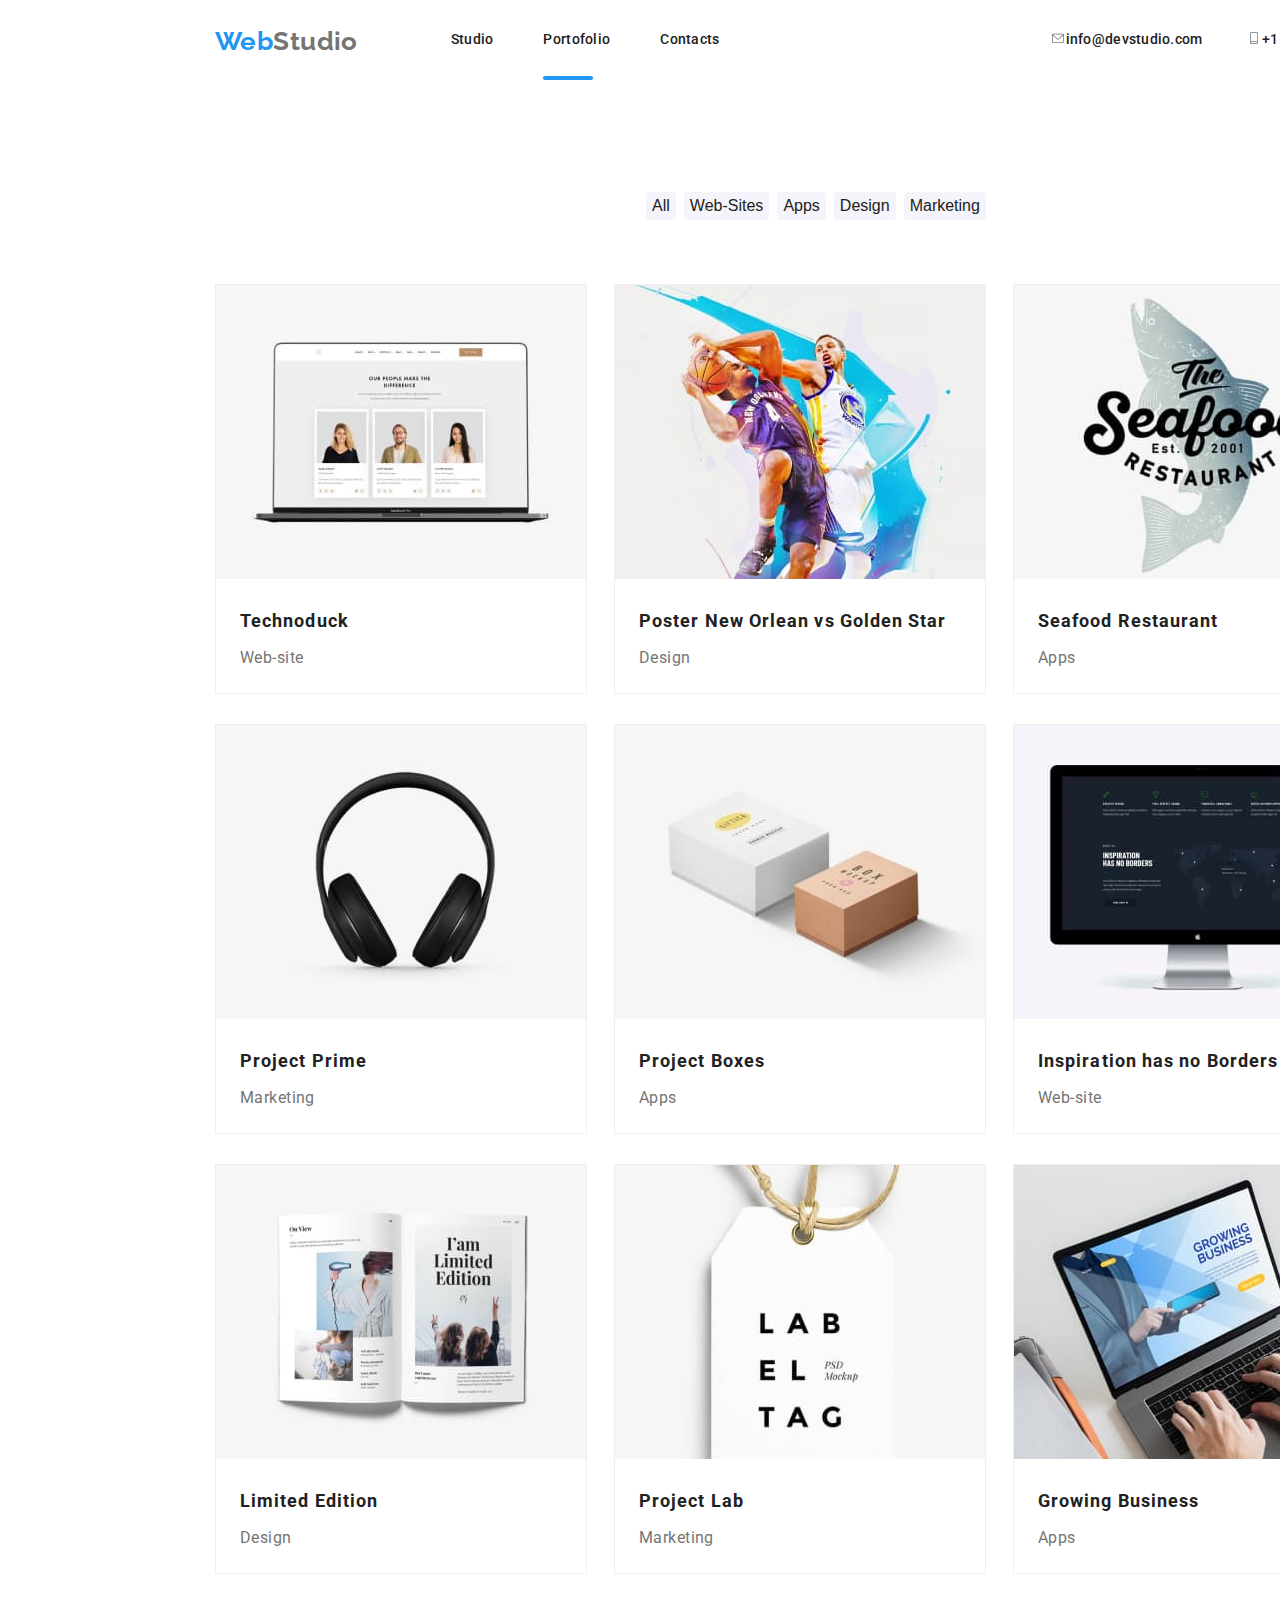
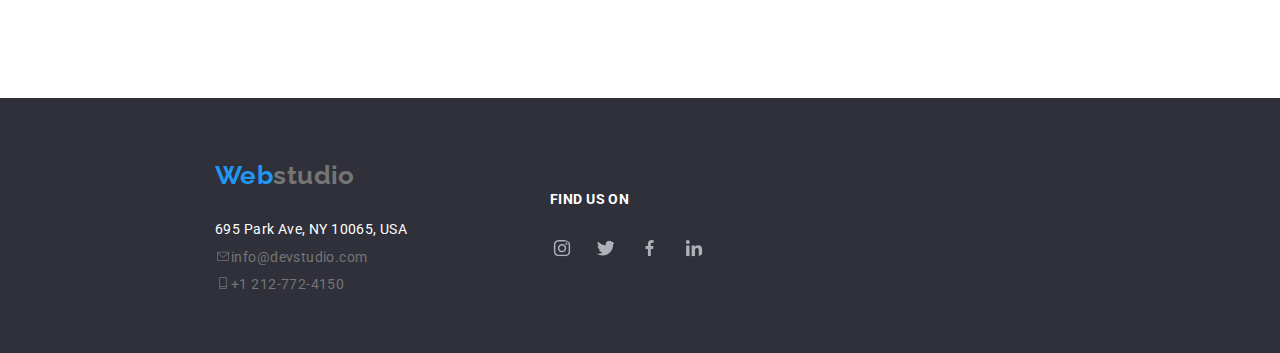
==== portofolio.html @ 7fe3da12 "New buttons added" ====
<!DOCTYPE html>
<html lang="en">
<head>
    <meta charset="UTF-8">
    <meta http-equiv="X-UA-Compatible" content="IE=edge">
    <meta name="viewport" content="width=device-width, initial-scale=1.0">
    <link rel="stylesheet" href="css/styles.css">
    <link rel="preconnect" href="https://fonts.googleapis.com">
    <link rel="preconnect" href="https://fonts.gstatic.com" crossorigin>
    <link href="https://fonts.googleapis.com/css2?family=Raleway:wght@700&family=Roboto:wght@400;500;700;900&display=swap" rel="stylesheet">
    <title>Portofolio</title>
</head>
<body>
    <header>
        <div class="logo"><a class="link logo-link" href="index.html" ><span>Web</span>Studio</a></div>
        <nav>
            <ul class="list nav-list">
                <li><a class="link nav-link studio" href="/index.html" >Studio</a></li>
                <li><a class="link nav-link portofolio current-page" href="/portofolio.html" >Portofolio</a></li>
                <li><a class="link nav-link contacts" href="/contacts.html" >Contacts</a></li>
            </ul>
        </nav>
        <div class="contact-info">
        <a class="link header-email-link" href="mailto:info@devstudio.com" ><svg class="icon-envelope"><use href="/images/icons.svg#icon-envelope"></use></svg>info@devstudio.com</a>
        <a class="link header-phone-link" href="tel:+12127724150" ><svg class="icon-phone"><use href="/images/icons.svg#icon-smartphone"></use></svg>+1 212-772-4150</a>
        </div>
    </header>
    <main>
        <section class="section">
        <ul class="list filter-list">
            <li><button type="button" class="filter-button">All</button></li>
            <li><button type="button" class="filter-button">Web-Sites</button></li>
            <li><button type="button" class="filter-button">Apps</button></li>
            <li><button type="button" class="filter-button">Design</button></li>
            <li><button type="button" class="filter-button">Marketing</button></li>
        </ul>
    </section>
        <section class="projects">
            <div class="project">
                <div class="project-box">
                <img src="images/technoduck.jpg" alt="Techno Duck Web-site" width="370" height="294">
                <div class="overlay-project">
                <p>Technoduck is a state-of-the-art coronavirus distribution platform. Companies use this platform for digital espionage and attacks on competitors' secure servers.</p>
            </div>
        </div>
                    <h3 class="project-name">Technoduck</h3>
                    <p class="project-type">Web-site</p>
            </div>
            <div class="project">
                <img src="images/poster.jpg" alt="Poster New Orlean vs Golden Star" width="370" height="294">
                    <h3 class="project-name">Poster New Orlean vs Golden Star</h3>
                    <p class="project-type">Design</p>
            </div>
            <div class="project">
                <img src="images/restaurant.jpg" alt="Seafood Restaurant" width="370" height="294">
                    <h3 class="project-name">Seafood Restaurant</h3>
                    <p class="project-type">Apps</p>
            </div>
            <div class="project">
                <img src="images/prime.jpg" alt="Project Prime" width="370" height="294">
                    <h3 class="project-name">Project Prime</h3>
                    <p class="project-type">Marketing</p>
            </div>
            <div class="project">
                <img src="images/boxes.jpg" alt="Project Boxes" width="370" height="294">
                    <h3 class="project-name">Project Boxes</h3>
                    <p class="project-type">Apps</p>
            </div>
            <div class="project">
                <img src="images/inspiration-no-borders.jpg" alt="Inspiration has no Borders" width="370" height="294">
                    <h3 class="project-name">Inspiration has no Borders</h3>
                    <p class="project-type">Web-site</p>
            </div>
            <div class="project">
                <img src="images/limited-edition.jpg" alt="Limited Edition" width="370" height="294">
                    <h3 class="project-name">Limited Edition</h3>
                    <p class="project-type">Design</p>
            </div>
            <div class="project">
                <img src="images/project-lab.jpg" alt="Project Lab" width="370" height="294">
                    <h3 class="project-name">Project Lab</h3>
                    <p class="project-type">Marketing</p>
            </div>
            <div class="project">
                <img src="images/growing-business.jpg" alt="Growing Business" width="370" height="294">
                    <h3 class="project-name">Growing Business</h3>
                    <p class="project-type">Apps</p>
            </div>
        </section>
    </main>  
    <footer class="main-footer">
        <div class="footer-main">
        <div class="logo-footer"><a class="link logo-link" href="/index.html"><span>Web</span>studio</a></div>
        <address class="address">
        <p class="adress-location">695 Park Ave, NY 10065, USA</p>
        <a class="link footer-email-link" href="mailto:info@devstudio.com"><svg class="icon-envelope"><use href="/images/icons.svg#icon-envelope"></use></svg>info@devstudio.com</a>
        <a class="link footer-phone-link" href="tel:+12127724150" ><svg class="icon-phone"><use href="/images/icons.svg#icon-smartphone"></use></svg>+1 212-772-4150</a>
        </address>
        </div>
     <section class="findus">
        <h4>FIND US ON</h4>
        <div class="socials-footer">
            <div class="social-container"><svg class="icon-social"><use href="/images/icons.svg#icon-instagram2"></use></svg></div>
            <div class="social-container"><svg class="icon-social"><use href="/images/icons.svg#icon-twitter2"></use></svg></div>
            <div class="social-container"><svg class="icon-social"><use href="/images/icons.svg#icon-facebook2"></use></svg></div>
            <div class="social-container"><svg class="icon-social"><use href="/images/icons.svg#icon-linkedin2"></use></svg></div>
        </div>
    </div>
     </section>   
    </footer>
</body>
</html >
---- css/styles.css ----
body {
    background-color: #ffffff;
    font-family: 'Roboto', sans-serif;
    font-style: normal;
    font-weight: 400;
    font-size: 14px;
    line-height: 1.14;
    letter-spacing: 0.03em;
    color: #757575;
    width:1600px;
    margin:0 auto;
 }
 
 *,
 *::before,
 *::after {
  box-sizing: border-box;
 }
 
 .section {
   padding-top:94px;
 }
 .container {
   width:1200px;
   margin:auto;
 }
 
 header {
   display:flex;
 }
 
 :root {
   --button-link-action: #2196f3;
   --small-title:#212121;
   --description-text:#757575;
   --imp-text:#ffffff;
   --button-background:#f5f4fa;
   --section-color:#2f303a;
 }
 
 /* Clasa parinte pentru link-uri (header/footer/nav) */
 .link:hover, 
 .link:focus
 .link:active {
    color: var(--button-link-action);
    transition-duration: 250ms;
    transition-timing-function:cubic-bezier(0.4, 0, 0.2, 1);
 }
 
 .link {
    text-decoration: none;
    color:var(--description-text);
 }
 
 .list {
    list-style-type:none ;
 }
 
 .filter-button {
    background-color:var(--button-background) ;
    border-radius: 4px;
    cursor:pointer;
    border:4px;
    font-weight: 500;
    font-size: 16px;
    line-height: 1.625;
    text-align: center;
    color: var(--small-title);
    margin-right:8px;
 }
 
 .filter-button:hover,
 .filter-button:focus,
 .filter-button:active {
   background-color: var(--button-link-action);
   color:var(--imp-text); 
   transition-duration: 250ms;
   transition-timing-function:cubic-bezier(0.4, 0, 0.2, 1);
 }
 
 .request-button {
   background-color:var(--button-link-action);
   color:var(--imp-text);
   cursor:pointer;
   font-weight:500;
   padding:10px 19px 10px 20px;
   margin:30px 700px 200px 700px;
   width:200px;
 }
 
 .logo-link {
   font-family: 'Raleway';
   font-weight: 700;
   font-size: 26px;
   line-height:1.36;
 }
 
 .logo-link span {
   color:var(--button-link-action);
 }
 
 .nav-list {
   display:flex;
   justify-content:space-around;
   flex-direction:row;
   margin:0px;
   padding:32px 0px 32px 0px;
 }
 
 .studio {
    margin:32px 50px 32px 0px;
 }
 .portofolio {
  margin-right:50px ;
 }
 
 .description-list-title{
   font-weight: 700;
   text-transform: uppercase;
   color: var(--small-title);
   padding-bottom:10px;
   margin:0px;
 }
 
 .description-list-par {
   line-height: 1.71;
   color: var(--description-text);
   margin:0px;
   width:270px;
 }
 
 
 .our-team-title, .customers-title, .description-we-do {
   font-weight: 700;
   font-size: 36px;
   line-height: 1.16;
   color: var(--small-title);
   text-align: center;
   padding-bottom:50px;
   margin:0px;
 }
 
 .team-name {
   font-weight: 500;
   font-size: 16px;
   line-height: 1.18;
 }
 
 .team-role {
   font-size: 16px;
   line-height: 1.18;
   color: var(--description-text);
 }
 
 .project-name {
   font-weight: 700;
   font-size: 18px;
   line-height: 2;
   letter-spacing: 0.06em;
   color: var(--small-title);
   padding:20px 0px 4px 24px;
   margin:0px;
 }
 
 .project-type {
   font-size: 16px;
   line-height: 1.875;
   color: var(--description-text);
   padding:0px 0px 20px 24px;
   margin:0px;
 }
 .nav-link, .header-email-link, .header-phone-link {
   font-weight: 500;
   letter-spacing: 0.02em;
   color: var(--small-title);
 }
 
 .adress-location {
   color: var(--imp-text);
   padding-bottom:12px;
   margin:0px;
 }
 
 .main-footer {
   background-color: var(--section-color);
   padding-left:215px;
   display:flex;
   flex-direction:row;
 }
 
 .request-section-intro {
   font-weight: 900;
   font-size: 44px;
   line-height: 1.36;
   text-align: center;
   letter-spacing: 0.06em;
   text-transform: uppercase;
   color: var(--imp-text);
   padding:106px 452px 30px 452px;
   margin:0px;
 }
 
 .request-section {
   background-image:linear-gradient(to bottom, rgba(255,255,255,0), rgba(81,80,89,0.72)), url(/images/effective-bcg.png);
   object-fit:fill;
   background-repeat:no-repeat;
   object-position: center;
   height: 100%;
   width: 100%;
   width:1600px;
   height:600px;
 }
 
 
 .filter-list li {
   display: inline;
 }
 
 .our-team {
   background-color:#f5f4fa;
   padding-bottom:94px;
 }
 
 .logo {
   padding:24px 93px 25px 215px;
 }
 .contact-info {
   padding:32px 0px 32px 0px;
 }
 
 .header-email-link {
   margin:32px 40px 32px 330px;
 }
 
 .we-do {
   padding-left:215px;
   padding-right:215px;
   padding-bottom:94px;
 }
 .team-members{
   display:flex;
 }
 .writingcode{
   margin-right:30px;
 }
 .designing {
   margin-right:30px;
 }
 
 .description-list {
   display:flex;
   justify-content: space-evenly;
   padding:0px 215px;
   margin:0px;
 }
 
 .description-list-par:nth-child(-n+3) {
   margin-right:30px;
 }
 
 .team-members {
   padding-left:215px;
   padding-right:316px;
 }
 
 .member:nth-child(-n+3) {
   margin-right:30px;
 }
 .address {
   font-style:normal;
   display:flex;
   flex-direction:column;
   padding-bottom:60px;
   width:231px;
 }
 
 .footer-email-link {
   padding-bottom:12px;
 }
 
 .logo-footer {
   padding:60px 0px 28px 0px;
   width:145px;
 }
 
 
 .filter-list {
   display:flex;
   justify-content:center;
   padding-bottom:50px;
 }
 
 .projects {
   display:flex;
   justify-content:space-between;
   flex-wrap:wrap;
   padding-left:215px;
   padding-right:215px;
   padding-bottom:94px;
 }
 
 .project {
   margin-bottom:30px;
   border: 1px solid #eeeeee;
 }
 
 .icon-feature:nth-child(-n+3) {
   margin-right:30px;
 }
 
 .client {
   border: 1px solid #AFB1B8;
   border-radius: 4px;
   width: 170px;
   height: 92px;
 }
 
 .our-customers {
   display:flex;
   justify-content: space-around;
 }
 
 .customers {
   padding-bottom:94px;
 }
 
 .icon-envelope, .icon-phone {
   width:16px;
   height:12px;
 }
 
 .icon-social {
   width:20px;
   height:16.25px;
   border-radius:0px 30px 30px 0;
 }
 
 .socials {
   display:flex;
   justify-content:space-between;
 }
 
 .member {
   background-color:white;
   display:flex;
   flex-direction:column;
   align-items:center;
   box-shadow: 0px 1px 3px rgba(0, 0, 0, 0.12), 0px 1px 1px rgba(0, 0, 0, 0.14), 0px 2px 1px rgba(0, 0, 0, 0.2);
   border-radius: 0px 0px 4px 4px
 }
 
 
 .social-container {
   display:flex;
   justify-content:center;
   align-items:center;
   width:44px;
   height:44px;
   border-radius:33px 33px 33px 33px;
   margin-bottom:30px;
 }
 
 .social-container:hover .icon-social {
   filter:brightness(4);
   transition-duration: 250ms;
   transition-timing-function:cubic-bezier(0.4, 0, 0.2, 1);
 }
 .social-container:hover  {
   background-color:#2196f3;
 }
 
 
 .socials-footer {
   display:flex;
   flex-direction:row;
 } 
 
 .header-email-link:hover .icon-envelope {
   filter: invert(45%) sepia(92%) saturate(1752%) hue-rotate(184deg) brightness(98%) contrast(95%);
   transition-duration: 250ms;
   transition-timing-function:cubic-bezier(0.4, 0, 0.2, 1);
 }
 
 .header-phone-link:hover .icon-phone {
   filter: invert(45%) sepia(92%) saturate(1752%) hue-rotate(184deg) brightness(98%) contrast(95%);
   transition-duration: 250ms;
   transition-timing-function:cubic-bezier(0.4, 0, 0.2, 1);
 }
 
 .footer-email-link:hover .icon-envelope{
   filter: invert(45%) sepia(92%) saturate(1752%) hue-rotate(184deg) brightness(98%) contrast(95%);
   transition-duration: 250ms;
   transition-timing-function:cubic-bezier(0.4, 0, 0.2, 1);
 }
 
 .footer-phone-link:hover .icon-phone {
   filter: invert(45%) sepia(92%) saturate(1752%) hue-rotate(184deg) brightness(98%) contrast(95%);
   transition-duration: 250ms;
   transition-timing-function:cubic-bezier(0.4, 0, 0.2, 1);
 }
 
 .findus h4 {
   font-family: Roboto;
   font-size: 14px;
   font-weight: 700;
   line-height: 1.14;
   letter-spacing: 0.03em;
   text-align: left;
   color:var(--imp-text);
   padding-left:10px;
 }
 
 .findus, .subscribe  {
   padding:75px 0px 0px 94px;
 }
 
 .project:hover {
   box-shadow: 1px 4px 6px 0px #00000029;
   box-shadow: 0px 4px 4px 0px #0000000F;
   box-shadow: 0px 1px 1px 0px #0000001F;
   transition-duration: 250ms;
   transition-timing-function:cubic-bezier(0.4, 0, 0.2, 1);
 }
 
 .filter-button:hover,
 .filter-button:focus {
   box-shadow: 0px 2px 2px 0px #0000001F;
   box-shadow: 0px 1px 2px 0px #00000014;
   box-shadow: 0px 3px 1px 0px #0000001A; 
   transition-duration: 250ms;
   transition-timing-function:cubic-bezier(0.4, 0, 0.2, 1);
 }
 
 .client:hover {
   filter: invert(45%) sepia(92%) saturate(1752%) hue-rotate(184deg) brightness(98%) contrast(95%);
   transition-duration: 250ms;
   transition-timing-function:cubic-bezier(0.4, 0, 0.2, 1);
 }
 
 .overlay-project {
   position: absolute;
   top: 0;
   left: 0;
   width: 100%;
   height: 100%;
   transform: translateY(100%);
   transition: transform 250ms ease;
   background-color: #2196F3E5;
 }
 
 .project-box {
      position: relative;
      overflow: hidden;
 }
 
 .project-box:hover .overlay-project {
   transform:translateY(0);
   transition-duration: 250ms;
   transition-timing-function:cubic-bezier(0.4, 0, 0.2, 1);
 }
 
 .overlay-project p {
   font-size:18px;
   line-height: 1.55;
   color:var(--imp-text);
   padding:63px 24px 91px 24px;
 }
 .we-do-box {
   position:relative;
   overflow:hidden;
   width:370px;
   height:294px;
 }
 
 .we-do-container {
   display:flex;
   justify-content: space-between;
 }
 
 .we-do-box > .overlayed {
   position:absolute;
   width:370px;
   top:224px;
   color:white;
   background-color: #2F303ACC;
   padding:27px 132px 27px 132px;
   margin:0px;
   /* line-height:1.14px;
   font-size:14px;
   font: weight 700px; */
 }
 
 .backdrop {
   position:fixed;
   top:0;
   left:auto;
   width:1600px;
   height:1028px;
   background: #00000033;
   transition:opacity 250ms cubic-bezier(0.4,0,0.2,1), visibility 250ms  cubic-bezier(0.4,0,0.2,1);
   margin:0 auto;
 }
 
 .modal {
 
   width: 528px;
   height: 581px;
   background: #FFFFFF;
   box-shadow: 0px 1px 3px rgba(0, 0, 0, 0.12), 0px 1px 1px rgba(0, 0, 0, 0.14), 0px 2px 1px rgba(0, 0, 0, 0.2);
   margin-top:221px;
   margin-left:536px;
   margin-right:536px;
 }
 
 .backdrop.is-hidden {
   visibility: hidden;
   opacity:0;
   pointer-events:none;
 }
 
 
 .data-modal-close {
    display:flex;
    justify-content: center;
    align-items: center;
    box-sizing: border-box;
    position: absolute;
    width: 30px;
    height: 30px;
    left: 1026px;
    top: 229px;
    background: #FFFFFF;
    border-radius:50%;
    border: 1px solid #0000001A;
 }
 
   .current-page::after {
    content: " ";
    display: flex;
    height: 4px;
    width:50px;
    margin-top:28px;
    background-color: #2196F3;
    border-bottom: 2px solid #2196F3;
    border-radius: 2px;
    position: absolute;
    color: #2196F3;
  }

  label {
    display: flex;
    flex-direction: column;
    margin-bottom: 8px;
  }

  input, textarea {
    padding: 8px;
    font-family: inherit;
    font-size: inherit;
  }
  

  .form-intro {
    font-weight: 700;
    font-size: 20px;
    line-height: 1.15;
    text-align: center;
    letter-spacing: 0.03em;
    color: #212121;
    padding-top:40px;
  }

  form {
    padding-left:40px;
    padding-right:40px;
  }

.input-label {
  position:relative;
}

.form-icon {
  position:absolute;
  top:50%;
  left:12px;
  width:18px;
  height:18px;
}

.conditions {
  display:flex;
  flex-direction: row;
  gap:8px;
}

.btn-submit {
  background: #2196F3;
  box-shadow: 0px 4px 4px rgba(0, 0, 0, 0.15);
  border-radius: 4px;
  padding:10px 80px;
  color:white;
  font-weight: 700;
  font-size: 16px;
  line-height: 1.875;
  display: flex;
  align-items: center;
  text-align: center;
  letter-spacing: 0.06em;
  border:none;
  position:relative;
}

.submit {
  display:flex;
  justify-content: center;
  margin-top:30px;
}

.textarea {
  resize:none;
  padding:12px 16px;
}

.form-request {
  display:flex;
  flex-direction: column;
  gap:10px;
}

.data-modal-close:hover {
  color:#2196F3;
}

#client_name:hover, #client_phone:hover, #client_email:hover {
  border:2px solid #2196f3;
}

.input-label:hover > .form-icon {
  filter: invert(45%) sepia(92%) saturate(1752%) hue-rotate(184deg) brightness(98%) contrast(95%);
  transition-duration: 250ms;
  transition-timing-function:cubic-bezier(0.4, 0, 0.2, 1);
}


.subscribe-buttons {
  display:flex;
  flex-direction:row;
  gap:12px;
}

.subscribe-email {
  background-color:transparent;
  border: 1px solid rgba(255, 255, 255, 0.3);
  filter: drop-shadow(0px 4px 4px rgba(0, 0, 0, 0.15));
  border-radius: 4px;
  width:358px;
}

.subscribe > p {
  font-weight: 700;
  font-size: 14px;
  line-height: 1.14;
  letter-spacing: 0.03em;
  text-transform: uppercase;
  color: #FFFFFF;
}

.sub-icon {
  width:24px;
  height:24px;
  margin-left:25px;
}

.btn-subscribe {
  background: #2196F3;
  box-shadow: 0px 4px 4px rgba(0, 0, 0, 0.15);
  border-radius: 4px;
  padding:10px 28px 10px 43px;
  color:white;
  font-weight: 700;
  font-size: 16px;
  line-height: 1.875;
  display: flex;
  align-items: center;
  text-align: center;
  letter-spacing: 0.06em;
  border:none;
  position:relative;
}
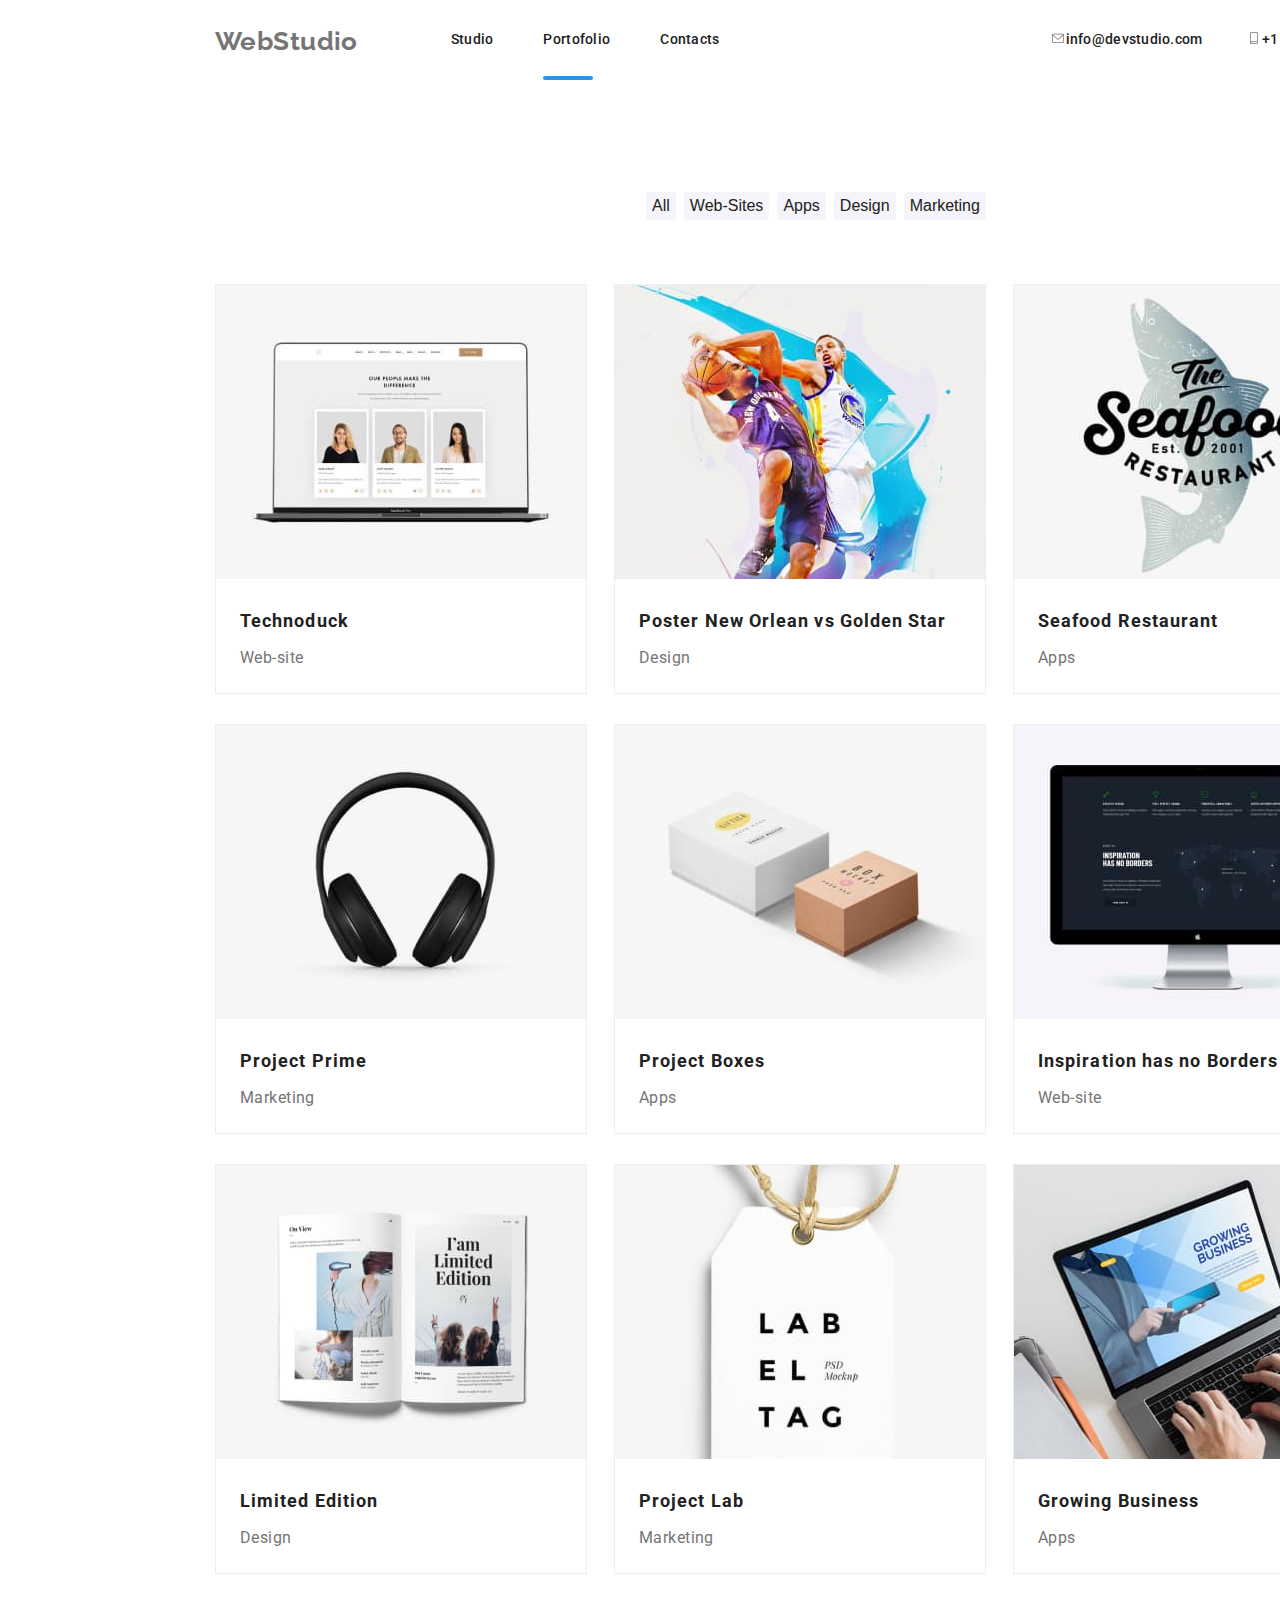
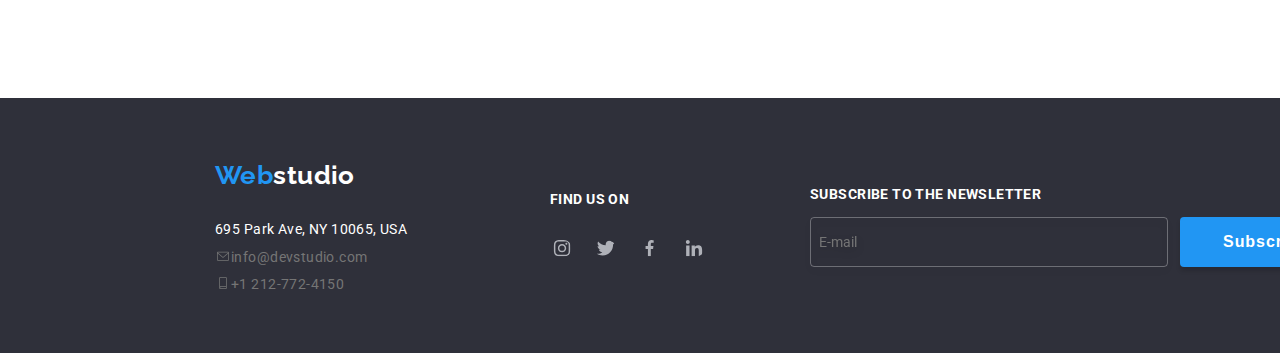
==== commit e44f17a7: "Updated" ====
--- a/portofolio.html
+++ b/portofolio.html
@@ -90,7 +90,7 @@
     </main>  
     <footer class="main-footer">
         <div class="footer-main">
-        <div class="logo-footer"><a class="link logo-link" href="/index.html"><span>Web</span>studio</a></div>
+        <div class="logo-footer"><a class="link logo-link" href="/index.html"><span class="web">Web</span><span class="news">studio</span></a></div>
         <address class="address">
         <p class="adress-location">695 Park Ave, NY 10065, USA</p>
         <a class="link footer-email-link" href="mailto:info@devstudio.com"><svg class="icon-envelope"><use href="/images/icons.svg#icon-envelope"></use></svg>info@devstudio.com</a>
@@ -107,6 +107,17 @@
         </div>
     </div>
      </section>   
+     <section class="subscribe">
+        <p>SUBSCRIBE TO THE NEWSLETTER</p>
+        <div class="subscribe-buttons">
+            <input type="email" name="email" id="subscribe_email" placeholder="E-mail" class="subscribe-email">
+            <button type="submit" class="btn-subscribe"><span>Subscribe</span>
+                <svg class="sub-icon">
+                <use href="./images/icons.svg#icon-send"></use>
+            </svg>
+        </button>
+        </div>
+     </section>
     </footer>
 </body>
 </html >--- a/css/styles.css
+++ b/css/styles.css
@@ -95,7 +95,7 @@
    line-height:1.36;
  }
  
- .logo-link span {
+ .logo-link .web {
    color:var(--button-link-action);
  }
  
@@ -686,4 +686,8 @@
   letter-spacing: 0.06em;
   border:none;
   position:relative;
+}
+
+.news {
+  color:#FFFFFF;
 }